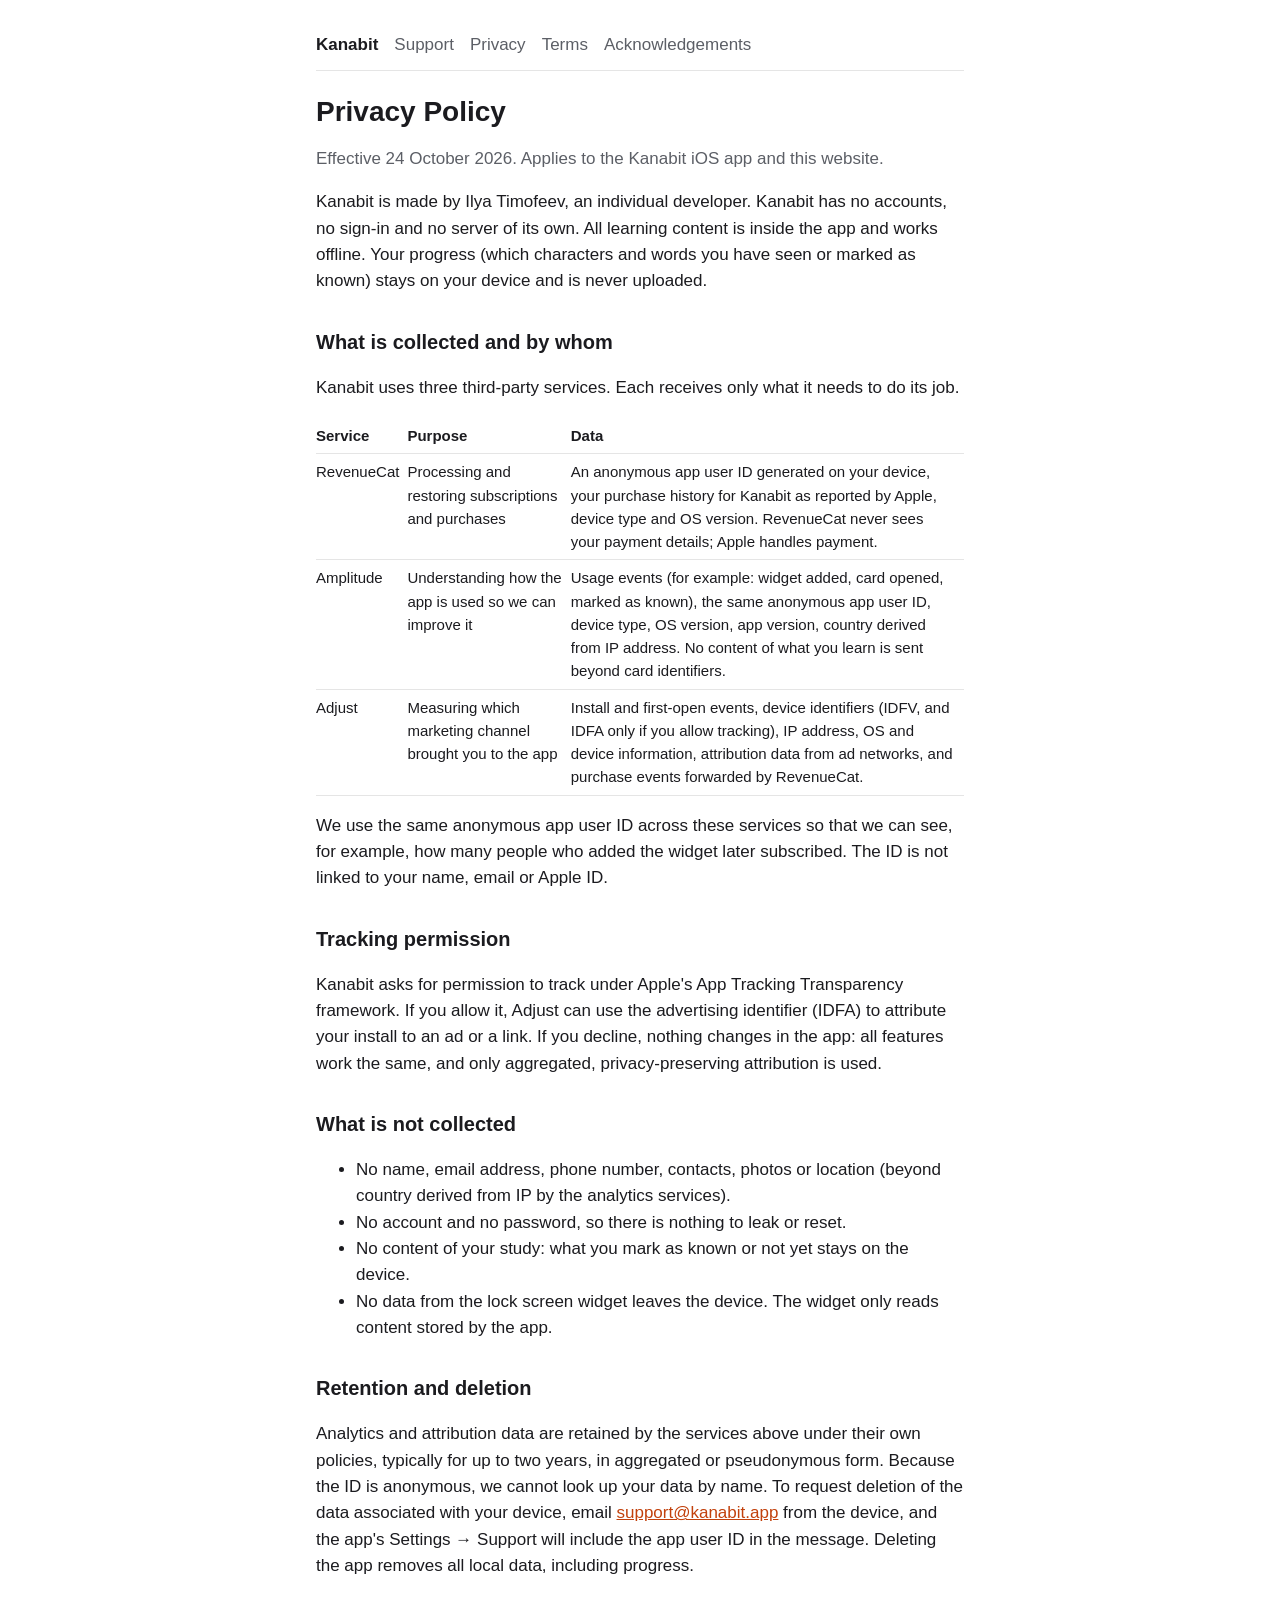
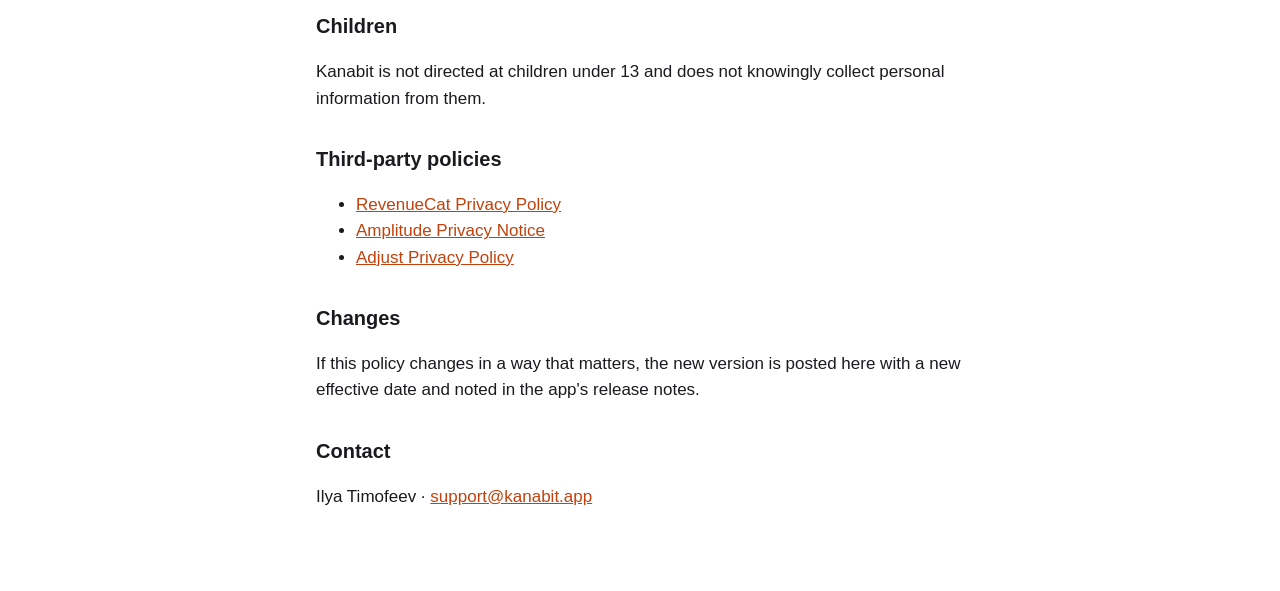
==== privacy.html @ 4889dee7 "store: тексты сайта kanabit.app: privacy, terms, support, acknowledgements Co-Authored-By: Claude Fa" ====
<!doctype html>
<html lang="en">
<head>
<meta charset="utf-8">
<meta name="viewport" content="width=device-width, initial-scale=1">
<title>Kanabit Privacy Policy</title>
<link rel="stylesheet" href="style.css">
</head>
<body>
<main>
<header>
  <a class="brand" href="./">Kanabit</a>
  <a href="support.html">Support</a>
  <a href="privacy.html">Privacy</a>
  <a href="terms.html">Terms</a>
  <a href="acknowledgements.html">Acknowledgements</a>
</header>
<h1>Privacy Policy</h1>
<p class="muted">Effective 24 October 2026. Applies to the Kanabit iOS app and this website.</p>

<p>Kanabit is made by Ilya Timofeev, an individual developer. Kanabit has no accounts, no sign-in and no server of its own. All learning content is inside the app and works offline. Your progress (which characters and words you have seen or marked as known) stays on your device and is never uploaded.</p>

<h2>What is collected and by whom</h2>
<p>Kanabit uses three third-party services. Each receives only what it needs to do its job.</p>
<table>
<tr><th>Service</th><th>Purpose</th><th>Data</th></tr>
<tr><td>RevenueCat</td><td>Processing and restoring subscriptions and purchases</td><td>An anonymous app user ID generated on your device, your purchase history for Kanabit as reported by Apple, device type and OS version. RevenueCat never sees your payment details; Apple handles payment.</td></tr>
<tr><td>Amplitude</td><td>Understanding how the app is used so we can improve it</td><td>Usage events (for example: widget added, card opened, marked as known), the same anonymous app user ID, device type, OS version, app version, country derived from IP address. No content of what you learn is sent beyond card identifiers.</td></tr>
<tr><td>Adjust</td><td>Measuring which marketing channel brought you to the app</td><td>Install and first-open events, device identifiers (IDFV, and IDFA only if you allow tracking), IP address, OS and device information, attribution data from ad networks, and purchase events forwarded by RevenueCat.</td></tr>
</table>
<p>We use the same anonymous app user ID across these services so that we can see, for example, how many people who added the widget later subscribed. The ID is not linked to your name, email or Apple ID.</p>

<h2>Tracking permission</h2>
<p>Kanabit asks for permission to track under Apple's App Tracking Transparency framework. If you allow it, Adjust can use the advertising identifier (IDFA) to attribute your install to an ad or a link. If you decline, nothing changes in the app: all features work the same, and only aggregated, privacy-preserving attribution is used.</p>

<h2>What is not collected</h2>
<ul>
  <li>No name, email address, phone number, contacts, photos or location (beyond country derived from IP by the analytics services).</li>
  <li>No account and no password, so there is nothing to leak or reset.</li>
  <li>No content of your study: what you mark as known or not yet stays on the device.</li>
  <li>No data from the lock screen widget leaves the device. The widget only reads content stored by the app.</li>
</ul>

<h2>Retention and deletion</h2>
<p>Analytics and attribution data are retained by the services above under their own policies, typically for up to two years, in aggregated or pseudonymous form. Because the ID is anonymous, we cannot look up your data by name. To request deletion of the data associated with your device, email <a href="mailto:support@kanabit.app">support@kanabit.app</a> from the device, and the app's Settings → Support will include the app user ID in the message. Deleting the app removes all local data, including progress.</p>

<h2>Children</h2>
<p>Kanabit is not directed at children under 13 and does not knowingly collect personal information from them.</p>

<h2>Third-party policies</h2>
<ul>
  <li><a href="https://www.revenuecat.com/privacy">RevenueCat Privacy Policy</a></li>
  <li><a href="https://amplitude.com/privacy">Amplitude Privacy Notice</a></li>
  <li><a href="https://www.adjust.com/terms/privacy-policy/">Adjust Privacy Policy</a></li>
</ul>

<h2>Changes</h2>
<p>If this policy changes in a way that matters, the new version is posted here with a new effective date and noted in the app's release notes.</p>

<h2>Contact</h2>
<p>Ilya Timofeev · <a href="mailto:support@kanabit.app">support@kanabit.app</a></p>
</main>
</body>
</html>
---- style.css ----
:root { --bg: #fff; --fg: #1b1b1f; --muted: #5c5f66; --accent: #c2410c; --rule: #e5e5e5; }
@media (prefers-color-scheme: dark) { :root { --bg: #121214; --fg: #ececf0; --muted: #a0a3ab; --accent: #fb923c; --rule: #2a2a2e; } }
* { box-sizing: border-box; }
body { margin: 0; background: var(--bg); color: var(--fg); font: 17px/1.55 -apple-system, BlinkMacSystemFont, "Segoe UI", Helvetica, Arial, sans-serif; }
main { max-width: 680px; margin: 0 auto; padding: 32px 16px 64px; }
header { display: flex; gap: 16px; align-items: baseline; flex-wrap: wrap; border-bottom: 1px solid var(--rule); padding-bottom: 12px; margin-bottom: 24px; }
header a { color: var(--muted); text-decoration: none; }
header a.brand { color: var(--fg); font-weight: 700; }
h1 { font-size: 28px; line-height: 1.2; margin: 0 0 8px; }
h2 { font-size: 20px; margin: 32px 0 8px; }
p, li { color: var(--fg); }
.muted { color: var(--muted); }
a { color: var(--accent); }
table { border-collapse: collapse; width: 100%; font-size: 15px; }
td, th { text-align: left; vertical-align: top; padding: 6px 8px 6px 0; border-bottom: 1px solid var(--rule); }
footer { margin-top: 48px; color: var(--muted); font-size: 14px; }
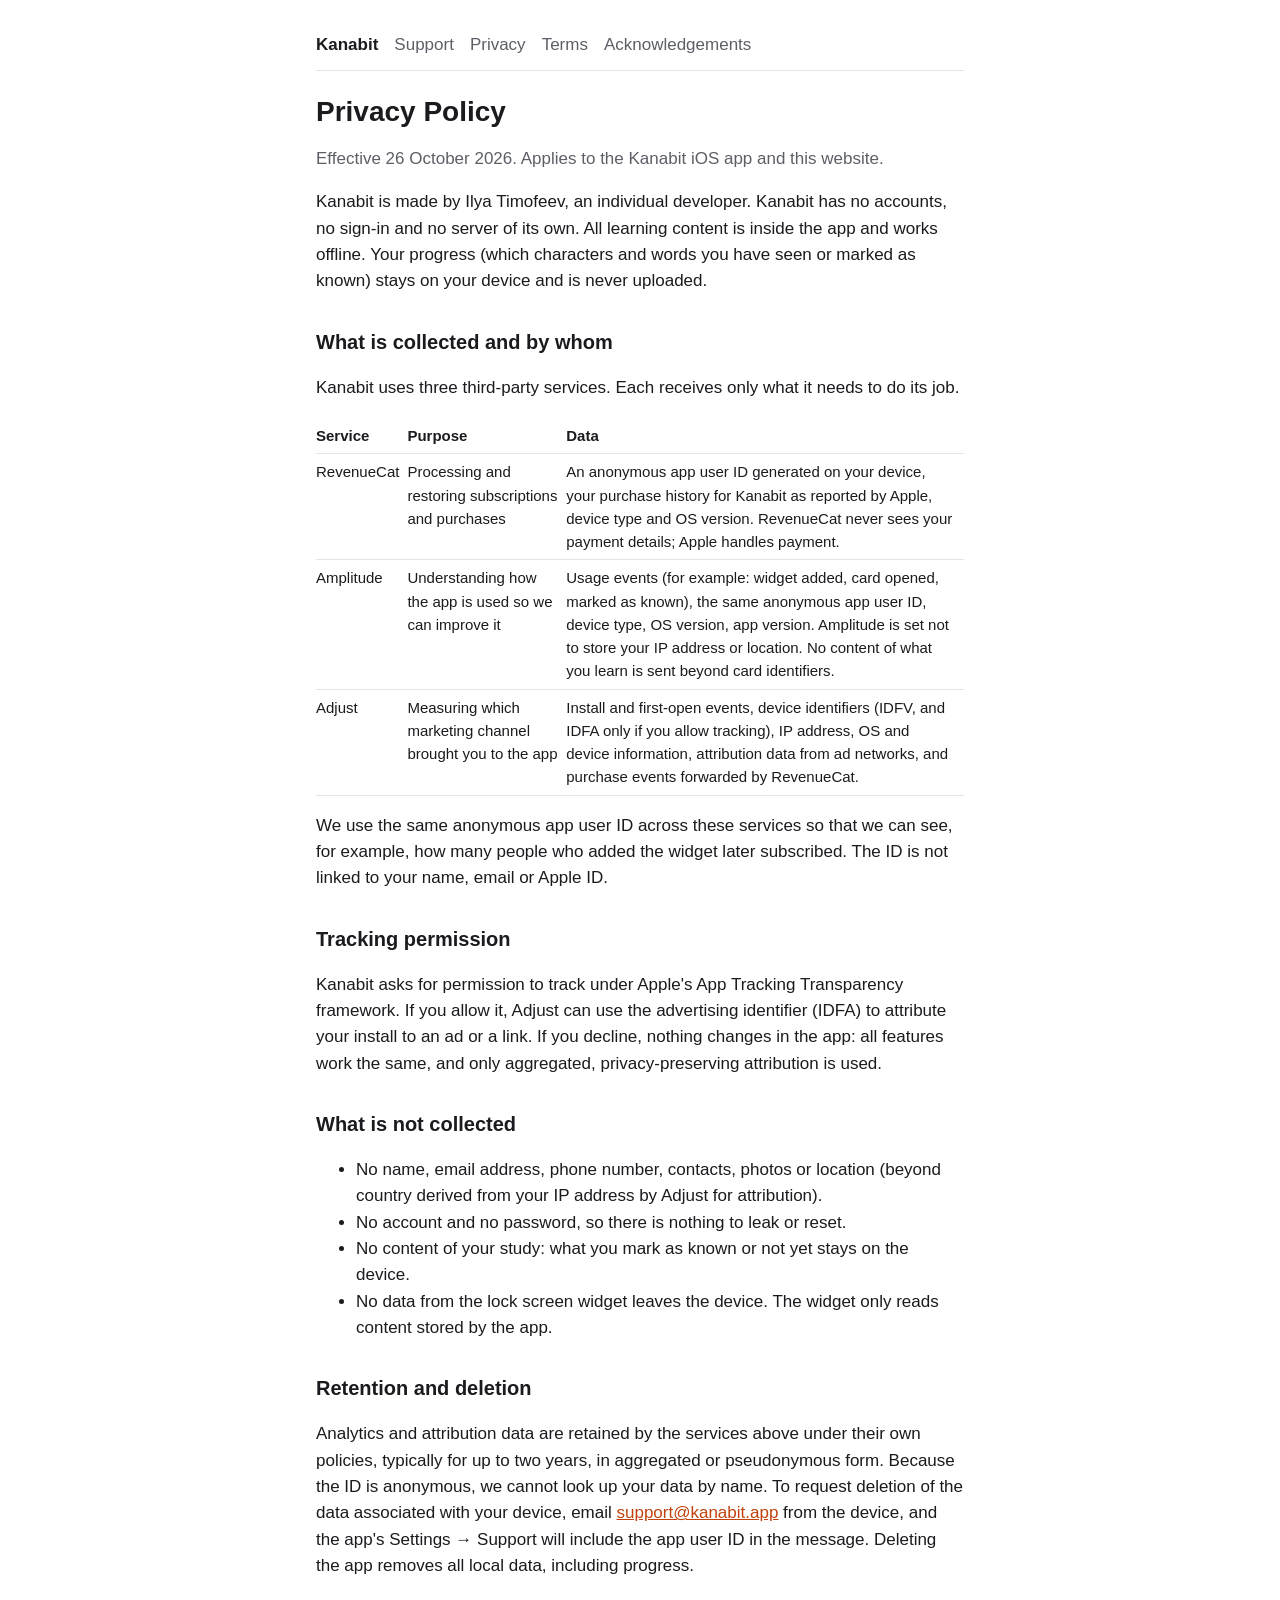
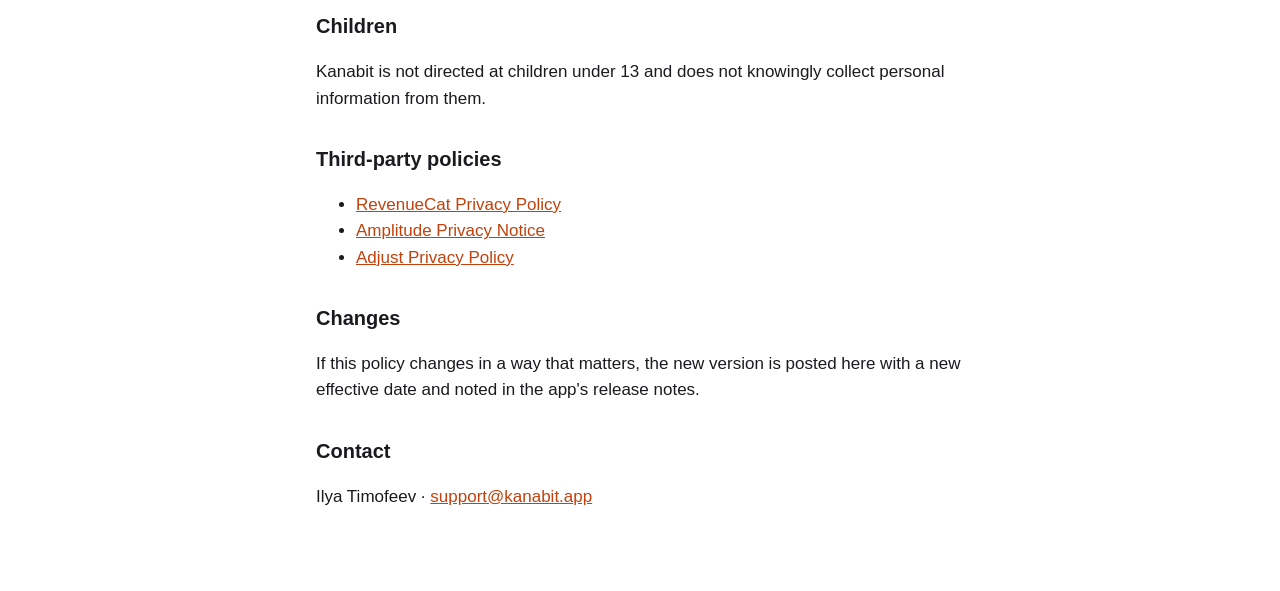
==== commit 56ff8f56: "docs: политика приватности, Amplitude без IP и страны, как в коде AmplitudeAnalytics выключает IP, г" ====
--- a/privacy.html
+++ b/privacy.html
@@ -16,7 +16,7 @@
   <a href="acknowledgements.html">Acknowledgements</a>
 </header>
 <h1>Privacy Policy</h1>
-<p class="muted">Effective 24 October 2026. Applies to the Kanabit iOS app and this website.</p>
+<p class="muted">Effective 26 October 2026. Applies to the Kanabit iOS app and this website.</p>
 
 <p>Kanabit is made by Ilya Timofeev, an individual developer. Kanabit has no accounts, no sign-in and no server of its own. All learning content is inside the app and works offline. Your progress (which characters and words you have seen or marked as known) stays on your device and is never uploaded.</p>
 
@@ -25,7 +25,7 @@
 <table>
 <tr><th>Service</th><th>Purpose</th><th>Data</th></tr>
 <tr><td>RevenueCat</td><td>Processing and restoring subscriptions and purchases</td><td>An anonymous app user ID generated on your device, your purchase history for Kanabit as reported by Apple, device type and OS version. RevenueCat never sees your payment details; Apple handles payment.</td></tr>
-<tr><td>Amplitude</td><td>Understanding how the app is used so we can improve it</td><td>Usage events (for example: widget added, card opened, marked as known), the same anonymous app user ID, device type, OS version, app version, country derived from IP address. No content of what you learn is sent beyond card identifiers.</td></tr>
+<tr><td>Amplitude</td><td>Understanding how the app is used so we can improve it</td><td>Usage events (for example: widget added, card opened, marked as known), the same anonymous app user ID, device type, OS version, app version. Amplitude is set not to store your IP address or location. No content of what you learn is sent beyond card identifiers.</td></tr>
 <tr><td>Adjust</td><td>Measuring which marketing channel brought you to the app</td><td>Install and first-open events, device identifiers (IDFV, and IDFA only if you allow tracking), IP address, OS and device information, attribution data from ad networks, and purchase events forwarded by RevenueCat.</td></tr>
 </table>
 <p>We use the same anonymous app user ID across these services so that we can see, for example, how many people who added the widget later subscribed. The ID is not linked to your name, email or Apple ID.</p>
@@ -35,7 +35,7 @@
 
 <h2>What is not collected</h2>
 <ul>
-  <li>No name, email address, phone number, contacts, photos or location (beyond country derived from IP by the analytics services).</li>
+  <li>No name, email address, phone number, contacts, photos or location (beyond country derived from your IP address by Adjust for attribution).</li>
   <li>No account and no password, so there is nothing to leak or reset.</li>
   <li>No content of your study: what you mark as known or not yet stays on the device.</li>
   <li>No data from the lock screen widget leaves the device. The widget only reads content stored by the app.</li>
